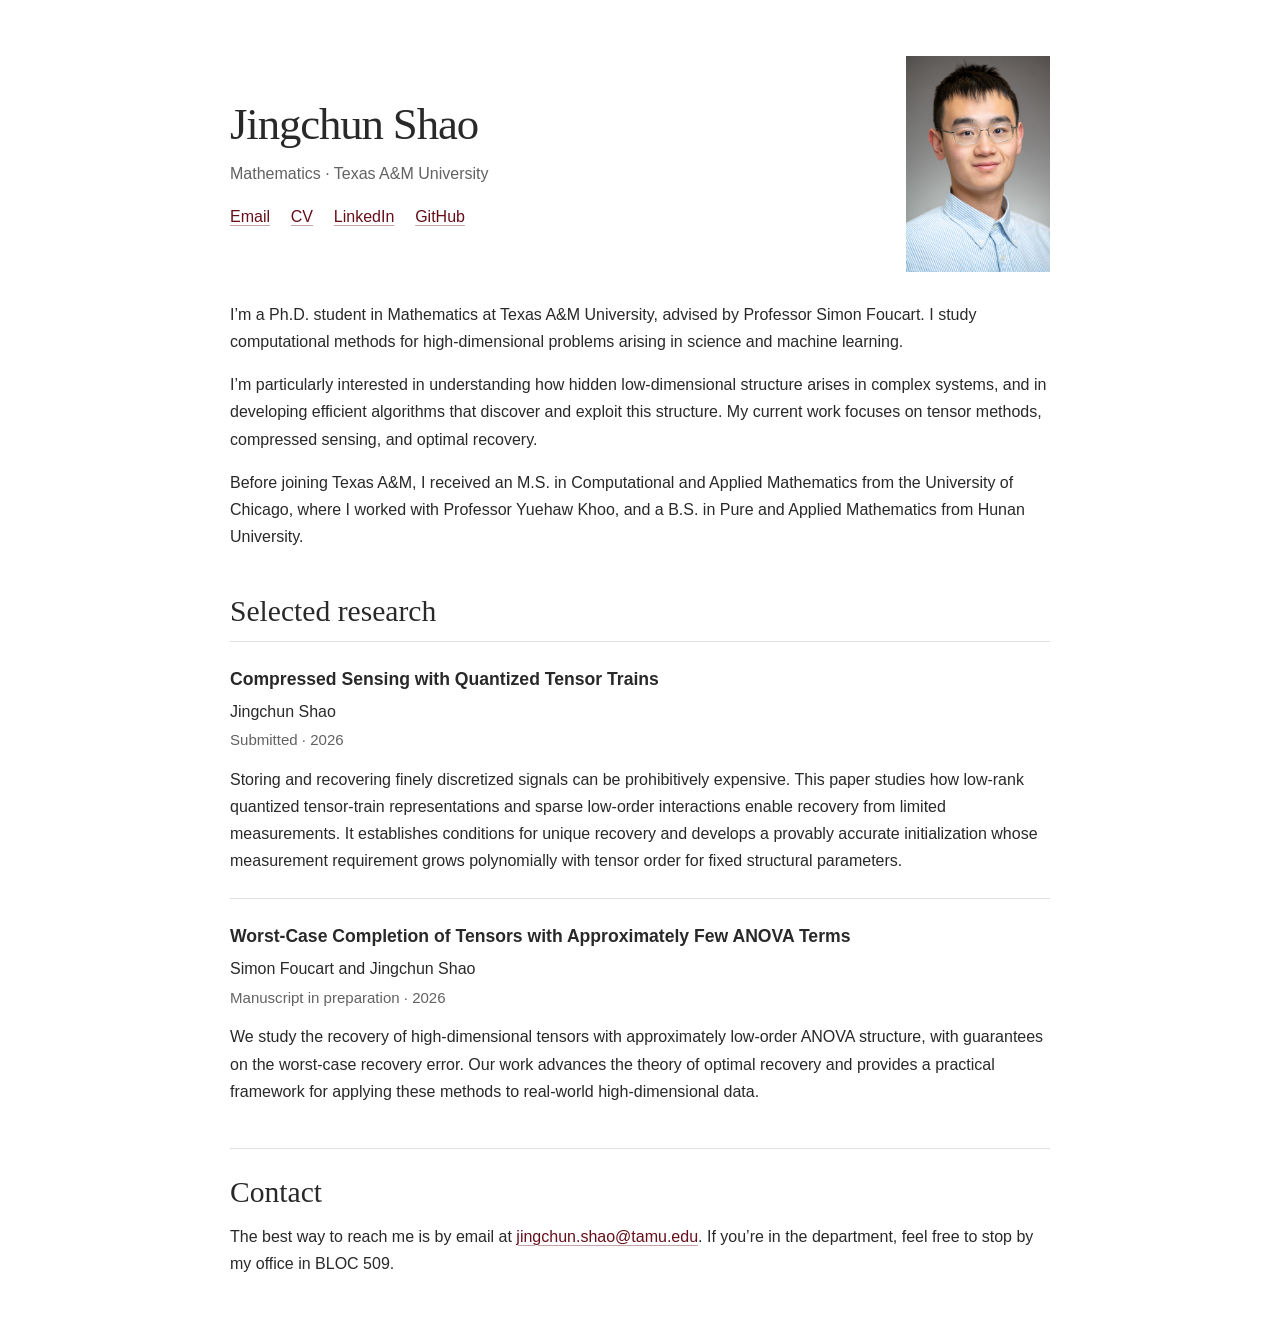
==== index.html @ c22148ca "Add GitHub profile and revise QTT summary" ====
<!doctype html>
<html lang="en">
  <head>
    <meta charset="utf-8">
    <meta name="viewport" content="width=device-width, initial-scale=1">
    <meta
      name="description"
      content="Jingchun Shao is a Ph.D. student in Mathematics at Texas A&M University working on high-dimensional computation, tensor methods, compressed sensing, and optimal recovery."
    >
    <meta name="robots" content="index, follow">
    <meta name="theme-color" content="#500000">
    <title>Jingchun Shao | Mathematics Ph.D. Student at Texas A&M University</title>
    <link rel="canonical" href="https://jingchun-shao.github.io/">
    <link
      rel="icon"
      type="image/svg+xml"
      href="data:image/svg+xml,%3Csvg xmlns='http://www.w3.org/2000/svg' viewBox='0 0 64 64'%3E%3Crect width='64' height='64' rx='12' fill='%23500000'/%3E%3Cpath d='M18 16h10v25c0 9-5 13-13 13-3 0-6-.7-8-2l3-8c1.5.9 3 1.3 4.5 1.3 2.4 0 3.5-1.5 3.5-4.7V16Zm27-1c5 0 9 1.2 12 3.4l-4 7c-2.7-1.7-5.3-2.5-7.7-2.5-2.5 0-3.8.8-3.8 2.3 0 1.4 1.6 2.2 5.8 3.6 7 2.2 10.2 5.8 10.2 11.8C57.5 49 51.4 54 42 54c-5.8 0-11.1-1.8-14.8-5l4.8-7c3.2 2.5 6.7 3.8 10.2 3.8 3 0 4.5-1 4.5-2.8 0-1.7-1.5-2.6-5.8-4-6.8-2.2-10-5.5-10-11.3C31 19.8 36.3 15 45 15Z' fill='white'/%3E%3C/svg%3E"
    >
    <link rel="stylesheet" href="styles.css">
    <script type="application/ld+json">
      {
        "@context": "https://schema.org",
        "@type": "Person",
        "name": "Jingchun Shao",
        "url": "https://jingchun-shao.github.io/",
        "jobTitle": "Ph.D. Student in Mathematics",
        "affiliation": {
          "@type": "CollegeOrUniversity",
          "name": "Texas A&M University"
        },
        "sameAs": [
          "https://www.linkedin.com/in/jingchun-shao"
        ]
      }
    </script>
  </head>
  <body>
    <main class="page-shell">
      <header class="profile" aria-labelledby="page-title">
        <div class="profile-copy">
          <h1 id="page-title">Jingchun Shao</h1>
          <p class="role">Mathematics · Texas A&amp;M University</p>

          <nav class="profile-links" aria-label="Profile links">
            <a href="mailto:jingchun.shao@tamu.edu">Email</a>
            <a href="assets/Jingchun_CV_onePage.pdf">CV</a>
            <a href="https://www.linkedin.com/in/jingchun-shao">LinkedIn</a>
            <a href="https://github.com/Jingchun-Shao">GitHub</a>
          </nav>
        </div>

        <figure class="portrait-frame">
          <img
            src="assets/portrait.jpg"
            width="400"
            height="600"
            alt="Portrait of Jingchun Shao"
          >
        </figure>
      </header>

      <section class="introduction" aria-label="Introduction">
        <p>
          I’m a Ph.D. student in Mathematics at Texas A&amp;M University, advised by
          Professor Simon Foucart. I study computational methods for high-dimensional
          problems arising in science and machine learning.
        </p>
        <p>
          I’m particularly interested in understanding how hidden low-dimensional
          structure arises in complex systems, and in developing efficient algorithms
          that discover and exploit this structure. My current work focuses on tensor
          methods, compressed sensing, and optimal recovery.
        </p>
        <p>
          Before joining Texas A&amp;M, I received an M.S. in Computational and Applied
          Mathematics from the University of Chicago, where I worked with Professor
          Yuehaw Khoo, and a B.S. in Pure and Applied Mathematics from Hunan University.
        </p>
      </section>

      <section class="section" aria-labelledby="research-heading">
        <div class="section-heading">
          <h2 id="research-heading">Selected research</h2>
        </div>

        <article class="paper">
          <h3>Compressed Sensing with Quantized Tensor Trains</h3>
          <p class="authors">Jingchun Shao</p>
          <p class="paper-meta">Submitted · 2026</p>
          <p>
            Storing and recovering finely discretized signals can be prohibitively
            expensive. This paper studies how low-rank quantized tensor-train
            representations and sparse low-order interactions enable recovery from
            limited measurements. It establishes conditions for unique recovery and
            develops a provably accurate initialization whose measurement requirement
            grows polynomially with tensor order for fixed structural parameters.
          </p>
        </article>

        <article class="paper">
          <h3>Worst-Case Completion of Tensors with Approximately Few ANOVA Terms</h3>
          <p class="authors">Simon Foucart and Jingchun Shao</p>
          <p class="paper-meta">Manuscript in preparation · 2026</p>
          <p>
            We study the recovery of high-dimensional tensors with approximately low-order
            ANOVA structure, with guarantees on the worst-case recovery error. Our work
            advances the theory of optimal recovery and provides a practical framework
            for applying these methods to real-world high-dimensional data.
          </p>
        </article>
      </section>

      <footer class="contact" aria-labelledby="contact-heading">
        <div>
          <h2 id="contact-heading">Contact</h2>
        </div>
        <p>
          The best way to reach me is by email at
          <a href="mailto:jingchun.shao@tamu.edu">jingchun.shao@tamu.edu</a>.
          If you’re in the department, feel free to stop by my office in BLOC 509.
        </p>
      </footer>
    </main>
  </body>
</html>
---- styles.css ----
:root { color-scheme: light; --ink: #292929; --muted: #626262; --maroon: #650e19; --line: #e0e0e0; }
* { box-sizing: border-box; }
body { margin: 0; background: #fff; color: var(--ink); font-family: -apple-system, BlinkMacSystemFont, "Segoe UI", Arial, sans-serif; font-size: 1rem; line-height: 1.7; }
a { color: var(--maroon); text-underline-offset: 0.2em; text-decoration-thickness: 1px; text-decoration-color: #650e1960; }
a:hover { text-decoration-color: currentColor; }
a:focus-visible { outline: 2px solid var(--maroon); outline-offset: 4px; }
.page-shell { width: min(calc(100% - 3rem), 820px); margin: 0 auto; padding: 3.5rem 0; }
.profile { display: grid; grid-template-columns: minmax(0, 1fr) 144px; align-items: center; gap: 2rem; margin-bottom: 1.8rem; }
h1, h2, h3, p { margin-top: 0; }
h1, h2 { font-family: Georgia, "Times New Roman", serif; font-weight: 400; }
h1 { margin-bottom: 0.5rem; font-size: 2.8rem; line-height: 1.2; letter-spacing: -0.025em; }
.role { margin-bottom: 1rem; color: var(--muted); }
.profile-links { display: flex; flex-wrap: wrap; gap: 0.6rem 1.3rem; }
.portrait-frame { margin: 0; }
.portrait-frame img { display: block; width: 100%; height: auto; }
.introduction p { margin-bottom: 1rem; }
.section { margin-top: 2.6rem; }
h2 { font-size: 1.85rem; line-height: 1.3; margin-bottom: 1.3rem; }
.section-heading { border-bottom: 1px solid var(--line); }
.section-heading h2 { margin-bottom: 0.65rem; }
.paper { padding: 1.5rem 0; border-bottom: 1px solid var(--line); }
.paper:last-child { border-bottom: 0; padding-bottom: 0; }
.paper h3 { font-size: 1.1rem; font-weight: 600; line-height: 1.5; margin-bottom: 0.35rem; }
.paper .authors { margin-bottom: 0.15rem; }
.paper .paper-meta { color: var(--muted); font-size: 0.94rem; margin-bottom: 0.8rem; }
.paper p:last-child { margin-bottom: 0; }
.contact { margin-top: 2.7rem; padding-top: 1.5rem; border-top: 1px solid var(--line); }
.contact h2 { margin-bottom: 0.7rem; }
.contact p { margin-bottom: 0; overflow-wrap: anywhere; }
@media (max-width: 600px) {
  .page-shell { width: calc(100% - 2.5rem); padding: 2rem 0; }
  .profile { grid-template-columns: minmax(0, 1fr) 100px; gap: 1rem; }
  h1 { font-size: 2.15rem; }
  .role { font-size: 0.95rem; }
}
@media (max-width: 360px) {
  .profile { grid-template-columns: 1fr; }
  .portrait-frame { width: 100px; }
}
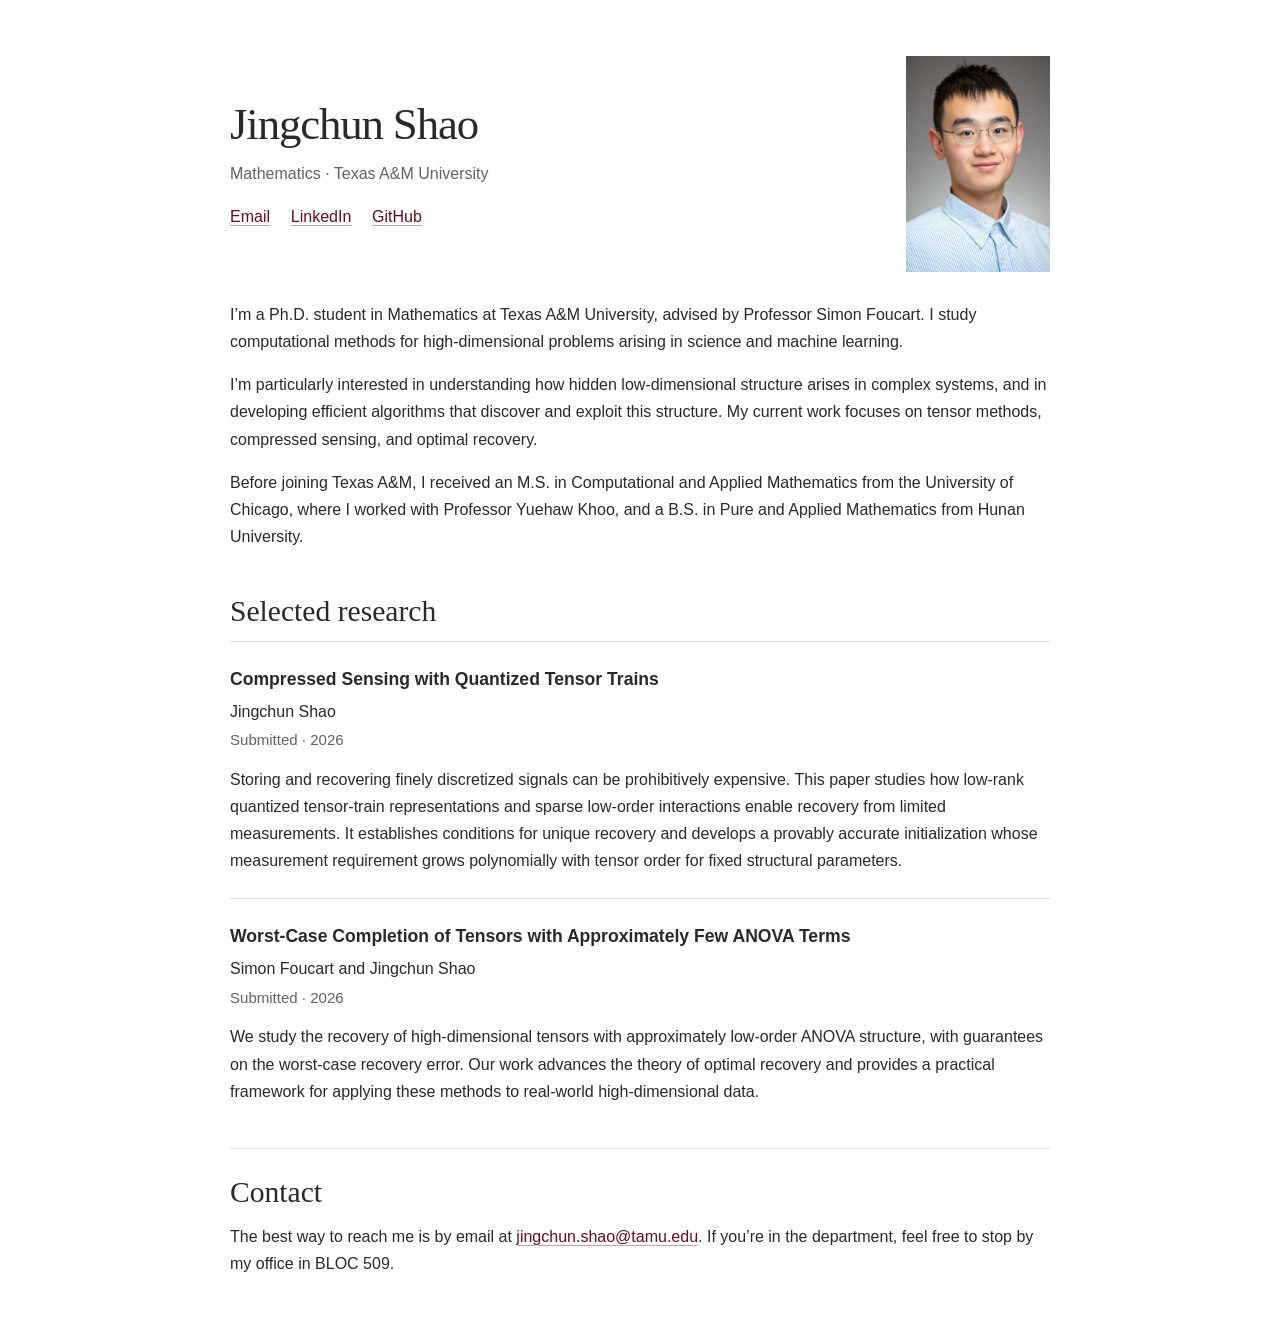
==== commit 3e6907ca: "Remove outdated CV and mark ANOVA manuscript submitted" ====
--- a/index.html
+++ b/index.html
@@ -43,7 +43,6 @@
 
           <nav class="profile-links" aria-label="Profile links">
             <a href="mailto:jingchun.shao@tamu.edu">Email</a>
-            <a href="assets/Jingchun_CV_onePage.pdf">CV</a>
             <a href="https://www.linkedin.com/in/jingchun-shao">LinkedIn</a>
             <a href="https://github.com/Jingchun-Shao">GitHub</a>
           </nav>
@@ -100,7 +99,7 @@
         <article class="paper">
           <h3>Worst-Case Completion of Tensors with Approximately Few ANOVA Terms</h3>
           <p class="authors">Simon Foucart and Jingchun Shao</p>
-          <p class="paper-meta">Manuscript in preparation · 2026</p>
+          <p class="paper-meta">Submitted · 2026</p>
           <p>
             We study the recovery of high-dimensional tensors with approximately low-order
             ANOVA structure, with guarantees on the worst-case recovery error. Our work
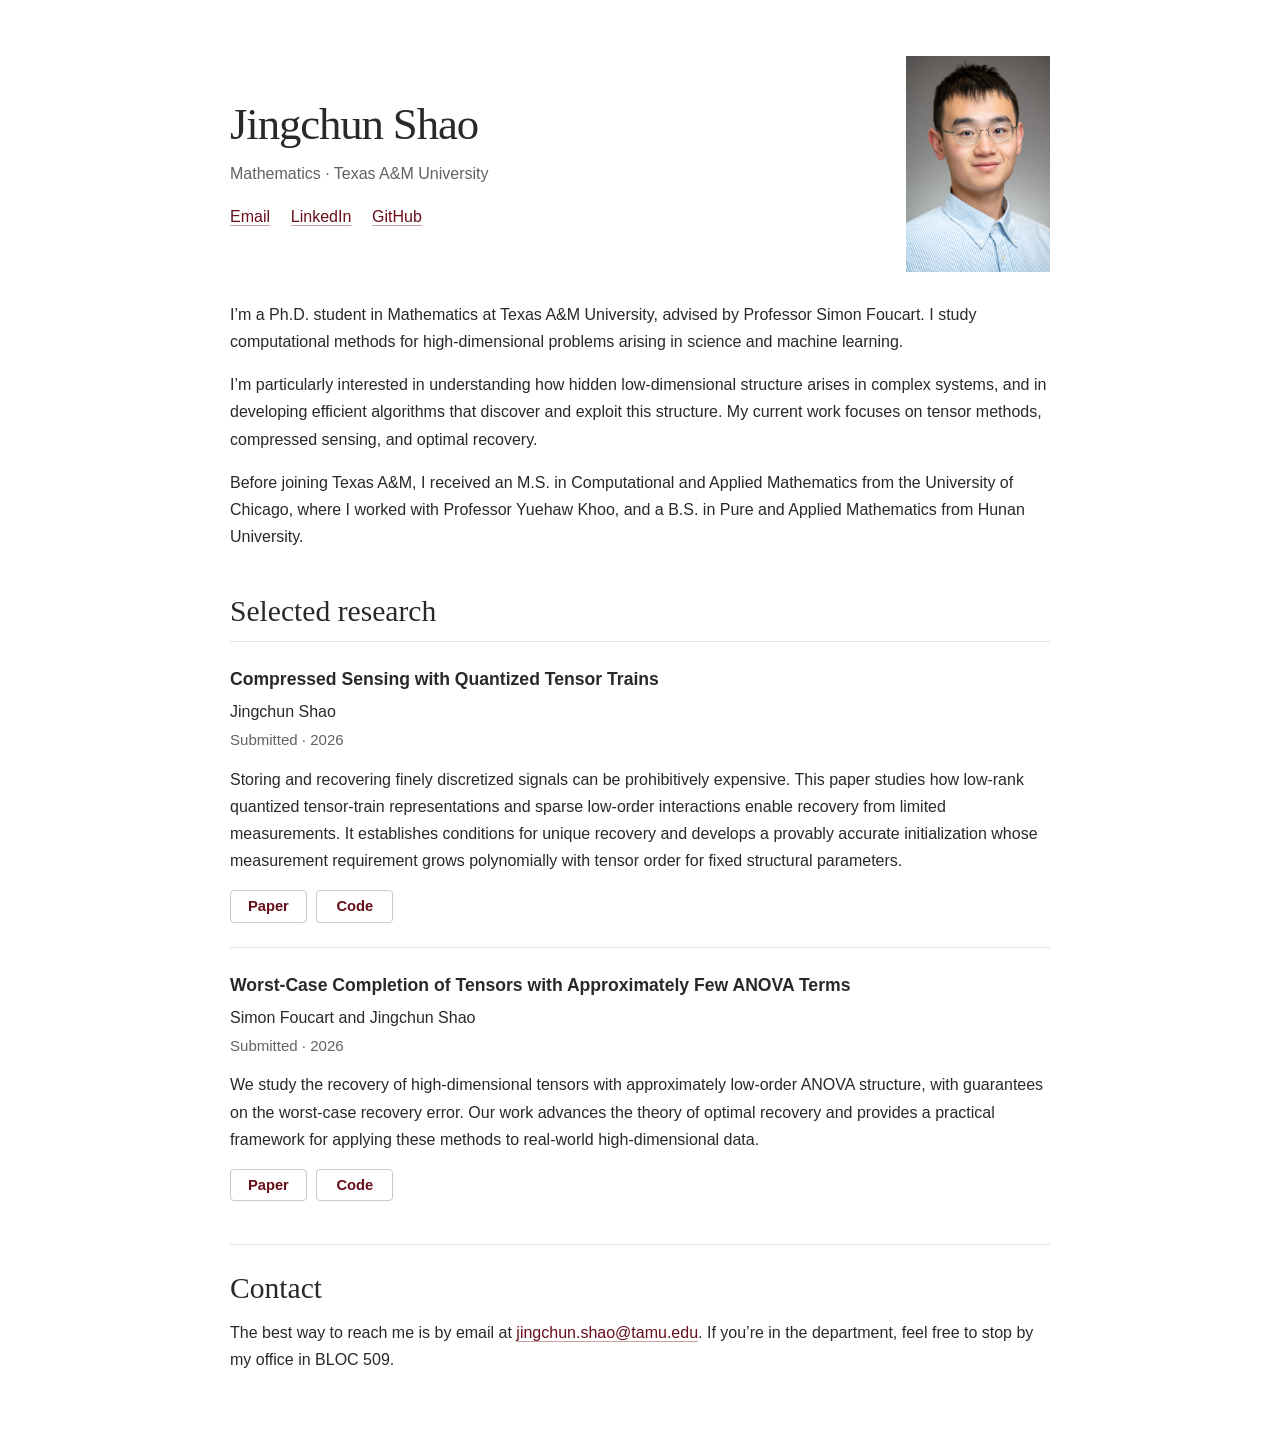
==== commit 795e6e56: "Add paper and code links to research entries" ====
--- a/index.html
+++ b/index.html
@@ -94,6 +94,10 @@
             develops a provably accurate initialization whose measurement requirement
             grows polynomially with tensor order for fixed structural parameters.
           </p>
+          <div class="paper-links">
+            <a href="assets/Compressed_Sensing_with_Quantized_Tensor_Trains.pdf" aria-label="Read the Compressed Sensing with Quantized Tensor Trains paper">Paper</a>
+            <a href="https://github.com/Jingchun-Shao/compressed_sensing_with_QTT" aria-label="View the Compressed Sensing with Quantized Tensor Trains code">Code</a>
+          </div>
         </article>
 
         <article class="paper">
@@ -106,6 +110,10 @@
             advances the theory of optimal recovery and provides a practical framework
             for applying these methods to real-world high-dimensional data.
           </p>
+          <div class="paper-links">
+            <a href="assets/Worst_Case_Completion_of_Tensors_with_Approximately_Few_ANOVA_Terms.pdf" aria-label="Read the Worst-Case Completion of Tensors with Approximately Few ANOVA Terms paper">Paper</a>
+            <a href="https://github.com/Jingchun-Shao/OR_ANOVA" aria-label="View the Worst-Case Completion of Tensors with Approximately Few ANOVA Terms code">Code</a>
+          </div>
         </article>
       </section>
 
--- a/styles.css
+++ b/styles.css
@@ -23,7 +23,10 @@
 .paper h3 { font-size: 1.1rem; font-weight: 600; line-height: 1.5; margin-bottom: 0.35rem; }
 .paper .authors { margin-bottom: 0.15rem; }
 .paper .paper-meta { color: var(--muted); font-size: 0.94rem; margin-bottom: 0.8rem; }
-.paper p:last-child { margin-bottom: 0; }
+.paper > p:last-of-type { margin-bottom: 0; }
+.paper-links { display: flex; align-items: center; gap: 0.6rem; margin-top: 1rem; }
+.paper-links a { display: inline-block; min-width: 4.8rem; padding: 0.25rem 0.8rem; border: 1px solid #c9c9c9; border-radius: 4px; color: var(--maroon); font-size: 0.92rem; font-weight: 600; line-height: 1.5; text-align: center; text-decoration: none; }
+.paper-links a:hover { background: #faf5f6; border-color: var(--maroon); }
 .contact { margin-top: 2.7rem; padding-top: 1.5rem; border-top: 1px solid var(--line); }
 .contact h2 { margin-bottom: 0.7rem; }
 .contact p { margin-bottom: 0; overflow-wrap: anywhere; }
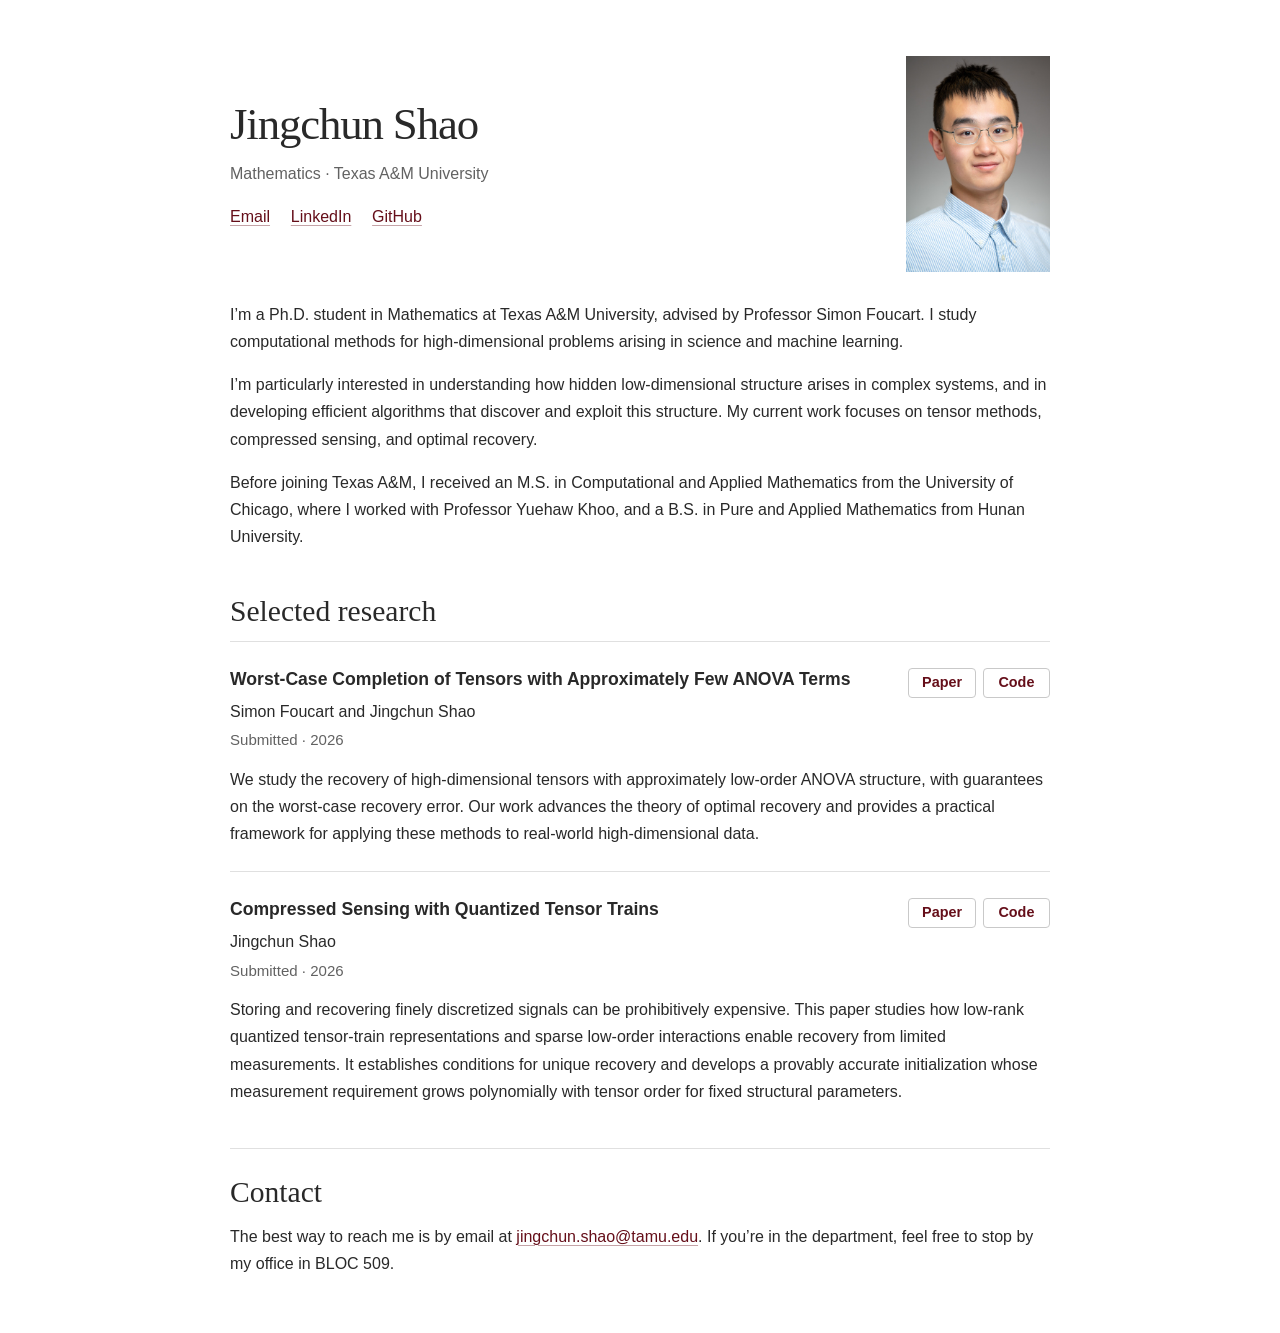
==== commit 4feb80de: "Place paper links beside research headings" ====
--- a/index.html
+++ b/index.html
@@ -83,9 +83,37 @@
         </div>
 
         <article class="paper">
-          <h3>Compressed Sensing with Quantized Tensor Trains</h3>
-          <p class="authors">Jingchun Shao</p>
-          <p class="paper-meta">Submitted · 2026</p>
+          <div class="paper-header">
+            <div class="paper-details">
+              <h3>Worst-Case Completion of Tensors with Approximately Few ANOVA Terms</h3>
+              <p class="authors">Simon Foucart and Jingchun Shao</p>
+              <p class="paper-meta">Submitted · 2026</p>
+            </div>
+            <div class="paper-links">
+              <a href="assets/Worst_Case_Completion_of_Tensors_with_Approximately_Few_ANOVA_Terms.pdf" aria-label="Read the Worst-Case Completion of Tensors with Approximately Few ANOVA Terms paper">Paper</a>
+              <a href="https://github.com/Jingchun-Shao/OR_ANOVA" aria-label="View the Worst-Case Completion of Tensors with Approximately Few ANOVA Terms code">Code</a>
+            </div>
+          </div>
+          <p>
+            We study the recovery of high-dimensional tensors with approximately low-order
+            ANOVA structure, with guarantees on the worst-case recovery error. Our work
+            advances the theory of optimal recovery and provides a practical framework
+            for applying these methods to real-world high-dimensional data.
+          </p>
+        </article>
+
+        <article class="paper">
+          <div class="paper-header">
+            <div class="paper-details">
+              <h3>Compressed Sensing with Quantized Tensor Trains</h3>
+              <p class="authors">Jingchun Shao</p>
+              <p class="paper-meta">Submitted · 2026</p>
+            </div>
+            <div class="paper-links">
+              <a href="assets/Compressed_Sensing_with_Quantized_Tensor_Trains.pdf" aria-label="Read the Compressed Sensing with Quantized Tensor Trains paper">Paper</a>
+              <a href="https://github.com/Jingchun-Shao/compressed_sensing_with_QTT" aria-label="View the Compressed Sensing with Quantized Tensor Trains code">Code</a>
+            </div>
+          </div>
           <p>
             Storing and recovering finely discretized signals can be prohibitively
             expensive. This paper studies how low-rank quantized tensor-train
@@ -94,26 +122,6 @@
             develops a provably accurate initialization whose measurement requirement
             grows polynomially with tensor order for fixed structural parameters.
           </p>
-          <div class="paper-links">
-            <a href="assets/Compressed_Sensing_with_Quantized_Tensor_Trains.pdf" aria-label="Read the Compressed Sensing with Quantized Tensor Trains paper">Paper</a>
-            <a href="https://github.com/Jingchun-Shao/compressed_sensing_with_QTT" aria-label="View the Compressed Sensing with Quantized Tensor Trains code">Code</a>
-          </div>
-        </article>
-
-        <article class="paper">
-          <h3>Worst-Case Completion of Tensors with Approximately Few ANOVA Terms</h3>
-          <p class="authors">Simon Foucart and Jingchun Shao</p>
-          <p class="paper-meta">Submitted · 2026</p>
-          <p>
-            We study the recovery of high-dimensional tensors with approximately low-order
-            ANOVA structure, with guarantees on the worst-case recovery error. Our work
-            advances the theory of optimal recovery and provides a practical framework
-            for applying these methods to real-world high-dimensional data.
-          </p>
-          <div class="paper-links">
-            <a href="assets/Worst_Case_Completion_of_Tensors_with_Approximately_Few_ANOVA_Terms.pdf" aria-label="Read the Worst-Case Completion of Tensors with Approximately Few ANOVA Terms paper">Paper</a>
-            <a href="https://github.com/Jingchun-Shao/OR_ANOVA" aria-label="View the Worst-Case Completion of Tensors with Approximately Few ANOVA Terms code">Code</a>
-          </div>
         </article>
       </section>
 
--- a/styles.css
+++ b/styles.css
@@ -20,12 +20,14 @@
 .section-heading h2 { margin-bottom: 0.65rem; }
 .paper { padding: 1.5rem 0; border-bottom: 1px solid var(--line); }
 .paper:last-child { border-bottom: 0; padding-bottom: 0; }
+.paper-header { display: grid; grid-template-columns: minmax(0, 1fr) auto; align-items: start; gap: 0.75rem 1.5rem; margin-bottom: 0.8rem; }
+.paper-details { min-width: 0; }
 .paper h3 { font-size: 1.1rem; font-weight: 600; line-height: 1.5; margin-bottom: 0.35rem; }
 .paper .authors { margin-bottom: 0.15rem; }
-.paper .paper-meta { color: var(--muted); font-size: 0.94rem; margin-bottom: 0.8rem; }
+.paper .paper-meta { color: var(--muted); font-size: 0.94rem; margin-bottom: 0; }
 .paper > p:last-of-type { margin-bottom: 0; }
-.paper-links { display: flex; align-items: center; gap: 0.6rem; margin-top: 1rem; }
-.paper-links a { display: inline-block; min-width: 4.8rem; padding: 0.25rem 0.8rem; border: 1px solid #c9c9c9; border-radius: 4px; color: var(--maroon); font-size: 0.92rem; font-weight: 600; line-height: 1.5; text-align: center; text-decoration: none; }
+.paper-links { display: flex; align-items: center; justify-content: flex-end; gap: 0.45rem; padding-top: 0.12rem; white-space: nowrap; }
+.paper-links a { display: inline-block; min-width: 4.2rem; padding: 0.2rem 0.65rem; border: 1px solid #c9c9c9; border-radius: 4px; color: var(--maroon); font-size: 0.9rem; font-weight: 600; line-height: 1.5; text-align: center; text-decoration: none; }
 .paper-links a:hover { background: #faf5f6; border-color: var(--maroon); }
 .contact { margin-top: 2.7rem; padding-top: 1.5rem; border-top: 1px solid var(--line); }
 .contact h2 { margin-bottom: 0.7rem; }
@@ -35,6 +37,8 @@
   .profile { grid-template-columns: minmax(0, 1fr) 100px; gap: 1rem; }
   h1 { font-size: 2.15rem; }
   .role { font-size: 0.95rem; }
+  .paper-header { grid-template-columns: 1fr; }
+  .paper-links { justify-content: flex-start; padding-top: 0; }
 }
 @media (max-width: 360px) {
   .profile { grid-template-columns: 1fr; }
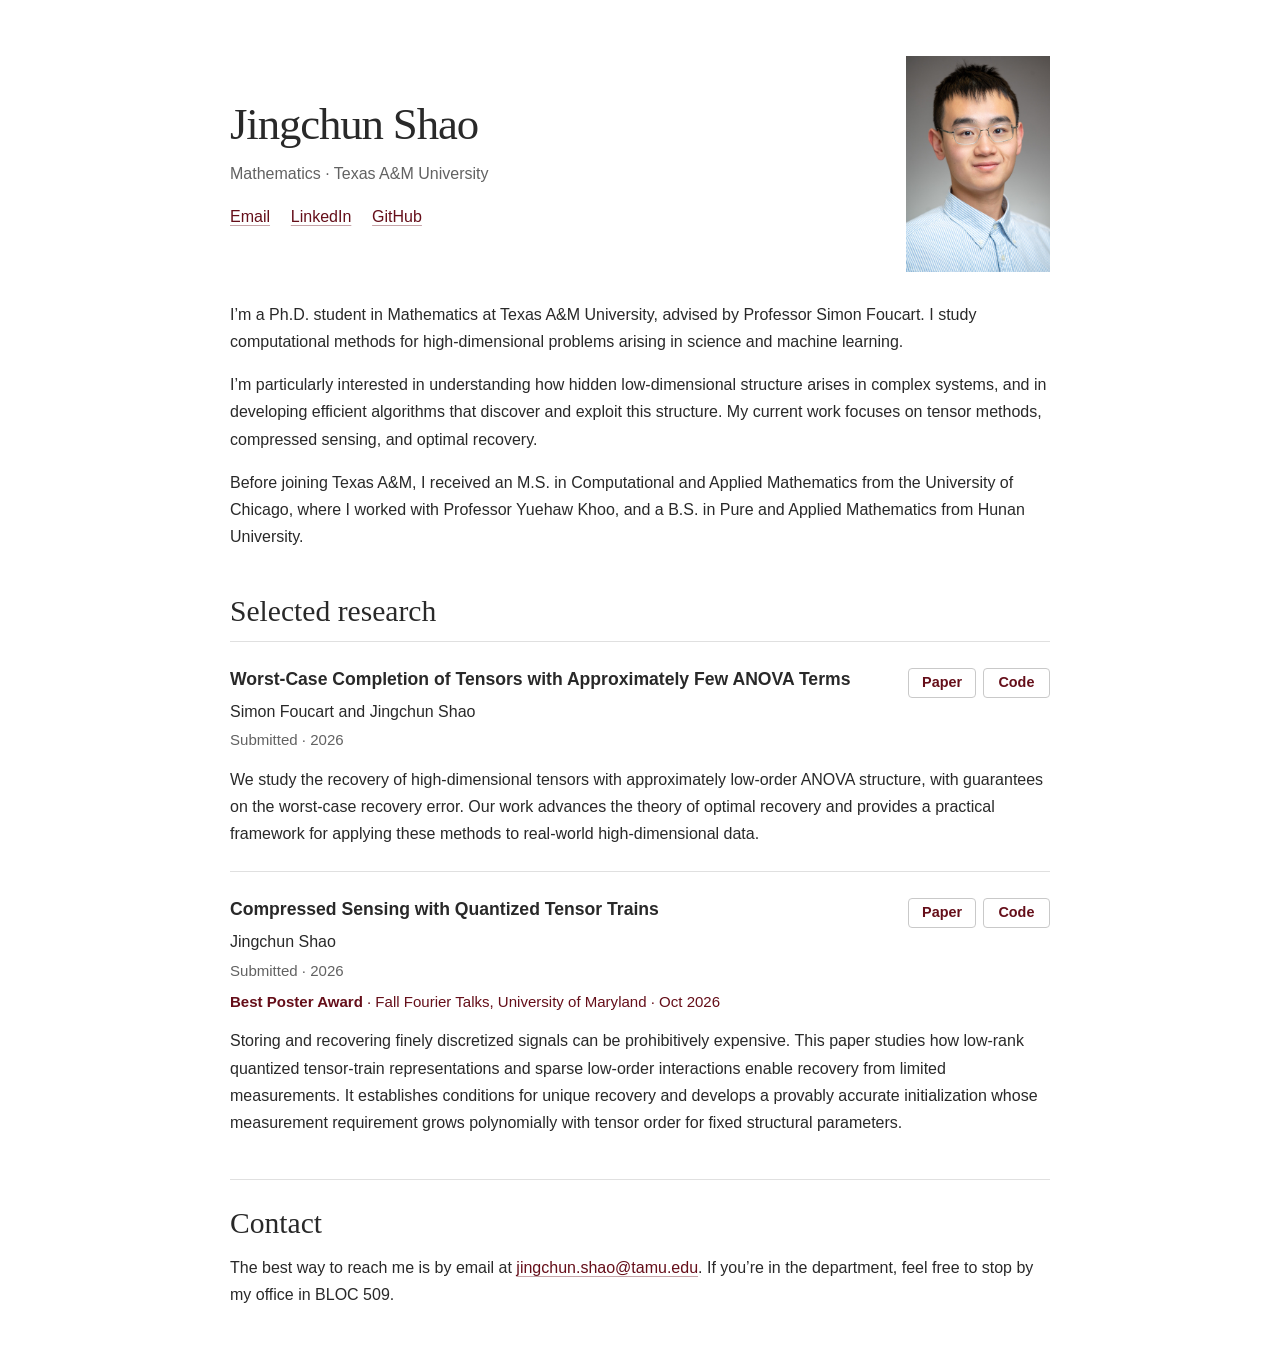
==== commit 6077807d: "Add poster award to QTT research entry" ====
--- a/index.html
+++ b/index.html
@@ -90,7 +90,7 @@
               <p class="paper-meta">Submitted · 2026</p>
             </div>
             <div class="paper-links">
-              <a href="assets/Worst_Case_Completion_of_Tensors_with_Approximately_Few_ANOVA_Terms.pdf" aria-label="Read the Worst-Case Completion of Tensors with Approximately Few ANOVA Terms paper">Paper</a>
+              <a href="https://arxiv.org/pdf/2609.38749" aria-label="Read the Worst-Case Completion of Tensors with Approximately Few ANOVA Terms paper">Paper</a>
               <a href="https://github.com/Jingchun-Shao/OR_ANOVA" aria-label="View the Worst-Case Completion of Tensors with Approximately Few ANOVA Terms code">Code</a>
             </div>
           </div>
@@ -108,9 +108,10 @@
               <h3>Compressed Sensing with Quantized Tensor Trains</h3>
               <p class="authors">Jingchun Shao</p>
               <p class="paper-meta">Submitted · 2026</p>
+              <p class="paper-award"><strong>Best Poster Award</strong> · Fall Fourier Talks, University of Maryland · Oct 2026</p>
             </div>
             <div class="paper-links">
-              <a href="assets/Compressed_Sensing_with_Quantized_Tensor_Trains.pdf" aria-label="Read the Compressed Sensing with Quantized Tensor Trains paper">Paper</a>
+              <a href="https://arxiv.org/pdf/2609.36506" aria-label="Read the Compressed Sensing with Quantized Tensor Trains paper">Paper</a>
               <a href="https://github.com/Jingchun-Shao/compressed_sensing_with_QTT" aria-label="View the Compressed Sensing with Quantized Tensor Trains code">Code</a>
             </div>
           </div>
--- a/styles.css
+++ b/styles.css
@@ -25,6 +25,7 @@
 .paper h3 { font-size: 1.1rem; font-weight: 600; line-height: 1.5; margin-bottom: 0.35rem; }
 .paper .authors { margin-bottom: 0.15rem; }
 .paper .paper-meta { color: var(--muted); font-size: 0.94rem; margin-bottom: 0; }
+.paper .paper-award { color: var(--maroon); font-size: 0.94rem; margin: 0.35rem 0 0; }
 .paper > p:last-of-type { margin-bottom: 0; }
 .paper-links { display: flex; align-items: center; justify-content: flex-end; gap: 0.45rem; padding-top: 0.12rem; white-space: nowrap; }
 .paper-links a { display: inline-block; min-width: 4.2rem; padding: 0.2rem 0.65rem; border: 1px solid #c9c9c9; border-radius: 4px; color: var(--maroon); font-size: 0.9rem; font-weight: 600; line-height: 1.5; text-align: center; text-decoration: none; }
